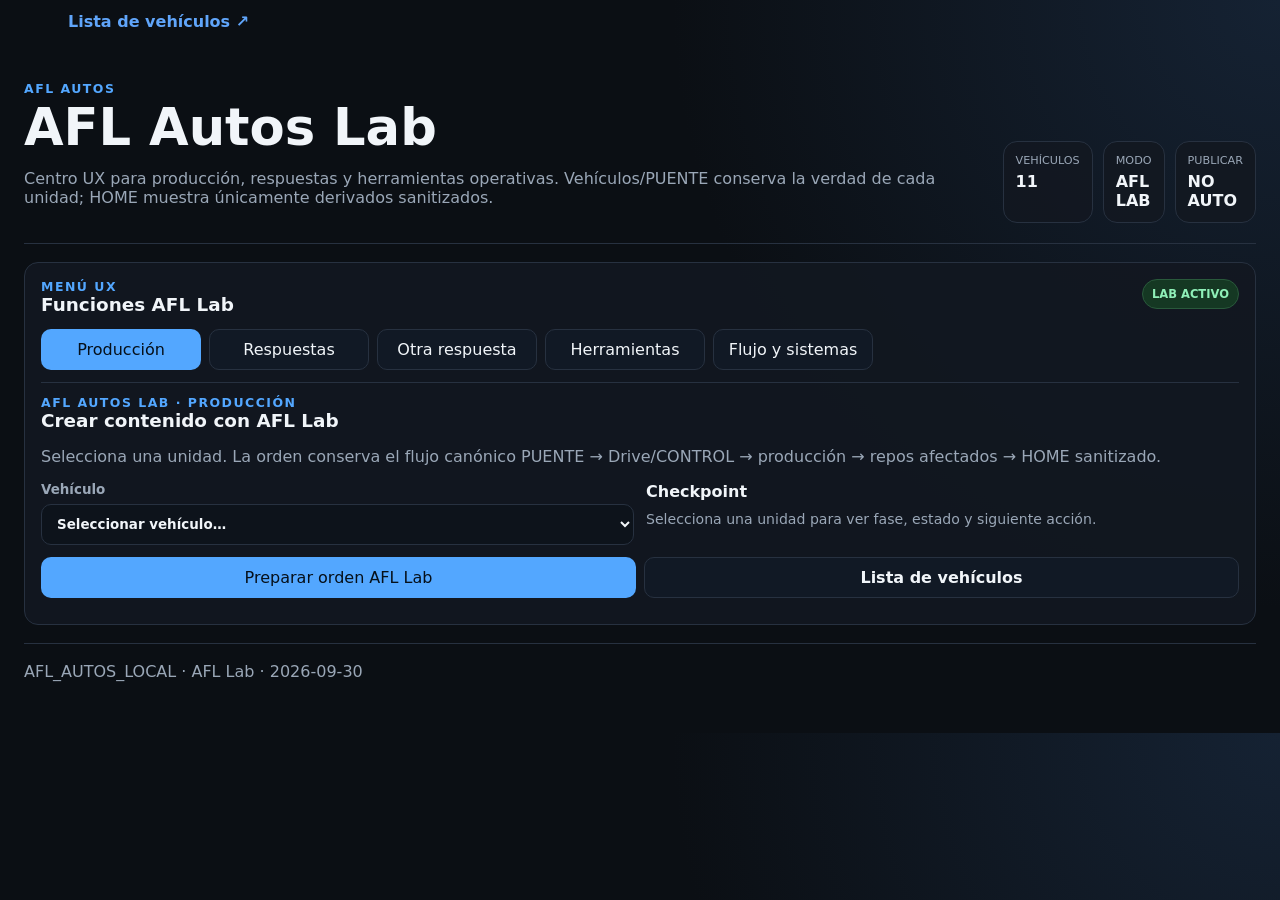
==== index.html @ 8419040f "Actualiza Home AFL Lab y conserva lista de vehículos" ====
<!doctype html>
<html lang="es">
<head>
<meta charset="utf-8">
<meta name="viewport" content="width=device-width,initial-scale=1">
<meta name="color-scheme" content="dark">
<title>AFL Autos — AFL Lab</title>
<link rel="stylesheet" href="app/styles/app.css?v=20261002-afllab">
<link rel="stylesheet" href="app/styles/ops.css?v=20261002-afllab">
</head>
<body>
<div style="max-width:1180px;margin:0 auto;padding:12px 18px 0">
  <a href="lista.html" style="display:inline-block;color:#60a5fa;font-weight:700;text-decoration:none">Lista de vehículos ↗</a>
</div>
<div id="app"></div>
<noscript>Esta interfaz requiere JavaScript para cargar los datos JSON.</noscript>
<script type="module" src="app/app.js?v=20261002-afllab"></script>
</body>
</html>
---- app/styles/app.css ----
:root{--bg:#0b0f14;--panel:#121821;--panel2:#171f2a;--line:#273140;--text:#f1f5f9;--muted:#9aa7b7;--accent:#53a7ff;--ok:#46c789;--warn:#f2b84b}
*{box-sizing:border-box}
html{scroll-behavior:smooth}
body{margin:0;background:radial-gradient(circle at top right,#152233 0,#0b0f14 38rem);color:var(--text);font-family:Inter,system-ui,-apple-system,Segoe UI,Roboto,Arial,sans-serif}
a{color:inherit}
.shell{width:min(1440px,100%);margin:auto;padding:24px}
.header{display:flex;gap:18px;justify-content:space-between;align-items:flex-end;padding:26px 0 20px;border-bottom:1px solid var(--line)}
.eyebrow{font-size:.78rem;letter-spacing:.12em;text-transform:uppercase;color:var(--accent);font-weight:800}
h1{font-size:clamp(1.8rem,4vw,3.2rem);line-height:1;margin:.35rem 0 .55rem}
h2{margin:0;font-size:1.15rem}
h3{margin:12px 0 8px}
.subtitle,.schedule-meta{color:var(--muted)}
.stats{display:grid;grid-template-columns:repeat(3,1fr);gap:10px}
.stat,.console-card,.schedule-card,.panel{background:rgba(18,24,33,.9);border:1px solid var(--line);border-radius:14px}
.stat{padding:12px}
.stat span,.meta-grid span,.metric-grid span,.output-grid span{display:block;color:var(--muted);font-size:.7rem;text-transform:uppercase}
.stat strong{display:block;margin-top:5px}
.root-console{padding:18px 0}
.console-card{padding:16px}
.console-head,.schedule-top,.detail-head{display:flex;gap:14px;justify-content:space-between;align-items:flex-start}
.console-status,.tag{font-size:.72rem;font-weight:900;padding:7px 9px;border-radius:999px;background:#153823;color:#8ff0b8;border:1px solid #29593b}
.root-actions,.actions{display:grid;grid-template-columns:repeat(auto-fit,minmax(150px,1fr));gap:8px;margin-top:12px}
.btn,.root-btn{display:block;text-decoration:none;text-align:center;padding:10px;border-radius:10px;border:1px solid var(--line);background:#111925;font-weight:800}
.btn.primary,.root-btn.primary{background:var(--accent);color:#06101a;border-color:transparent}
.programador{display:grid;grid-template-columns:repeat(2,minmax(0,1fr));gap:14px;padding:8px 0 16px}
.programador.full{grid-template-columns:repeat(2,minmax(0,1fr));padding-top:20px}
.schedule-card{padding:16px}
.schedule-time{font-size:1.08rem;font-weight:900;margin-top:10px}
.actions.compact{grid-template-columns:1fr 1fr}
.toolbar{position:sticky;top:0;z-index:5;display:flex;gap:12px;align-items:center;padding:12px 0;background:rgba(11,15,20,.92);backdrop-filter:blur(10px)}
.search{flex:1}
.search input{width:100%;background:var(--panel);border:1px solid var(--line);color:var(--text);border-radius:12px;padding:12px 14px;font-size:1rem}
.filters{display:flex;gap:8px}
.filter{border:1px solid var(--line);background:var(--panel);color:var(--muted);padding:9px 11px;border-radius:999px;cursor:pointer;font-weight:700}
.filter.active{background:var(--text);color:#0c1118}
.grid{display:grid;grid-template-columns:repeat(3,minmax(0,1fr));gap:20px;padding:12px 0 30px}
.vehicle-card{overflow:hidden;border:1px solid var(--line);background:linear-gradient(180deg,var(--panel2),var(--panel));border-radius:18px}
.thumb-wrap{position:relative;aspect-ratio:16/10;background:#0e141c}
.thumb{width:100%;height:100%;object-fit:cover}
.code-badge,.publish-badge{position:absolute;top:12px;padding:6px 9px;border-radius:999px;font-size:.7rem;font-weight:900;background:rgba(8,12,18,.78);border:1px solid rgba(255,255,255,.15)}
.code-badge{left:12px}
.publish-badge{right:12px;background:rgba(170,38,38,.8)}
.card-body{padding:16px}
.title-row{display:flex;gap:10px;justify-content:space-between}
.state{font-size:.7rem;font-weight:900;background:var(--ok);color:#0d1712;padding:6px 8px;border-radius:8px;align-self:flex-start}
.meta-grid,.metric-grid,.output-grid{display:grid;grid-template-columns:repeat(3,1fr);gap:8px;margin:15px 0}
.meta-grid div,.metric-grid div,.output-grid div{background:#0d131b;border:1px solid var(--line);padding:9px;border-radius:10px}
.detail-panel{padding-top:10px}
.detail-grid{display:grid;grid-template-columns:repeat(2,minmax(0,1fr));gap:14px;margin-top:18px}
.panel{padding:16px}
.panel.wide{grid-column:1/-1}
.kv{display:flex;justify-content:space-between;gap:10px;padding:9px 0;border-bottom:1px solid var(--line)}
.kv span{color:var(--muted)}
.checklist{line-height:1.65;color:#d7dee7}
.codebox{background:#0d131b;border:1px solid var(--line);border-radius:10px;padding:12px;margin-top:10px;line-height:1.7;font-family:ui-monospace,SFMono-Regular,Consolas,monospace}
.notice,.error{margin:16px 0;padding:14px;border:1px solid var(--line);border-radius:12px;background:#0f151d}
.empty{display:none;text-align:center;color:var(--muted);padding:40px}
.footer{border-top:1px solid var(--line);padding:18px 0 28px;color:var(--muted)}
@media(max-width:900px){.grid{grid-template-columns:repeat(2,minmax(0,1fr))}.programador,.programador.full{grid-template-columns:1fr}.detail-grid{grid-template-columns:1fr}.stats{width:100%}.header{align-items:flex-start;flex-direction:column}.root-actions{grid-template-columns:repeat(2,1fr)}}
@media(max-width:620px){.shell{padding:14px}.grid{grid-template-columns:1fr}.toolbar{align-items:stretch;flex-direction:column}.filters{overflow:auto;width:100%}.meta-grid,.metric-grid,.output-grid{grid-template-columns:1fr 1fr}.actions{grid-template-columns:1fr}.title-row,.detail-head{flex-direction:column}}

.prompt-box{white-space:pre-wrap;overflow-wrap:anywhere;background:#0d131b;border:1px solid var(--line);border-radius:10px;padding:14px;line-height:1.55;color:#d7dee7;font-family:ui-monospace,SFMono-Regular,Consolas,monospace;max-height:520px;overflow:auto}
.copy-status{display:block;color:var(--ok);margin-top:10px;font-weight:800}

.print-only{display:none}
button.btn{cursor:pointer;color:inherit;font:inherit}
@media print{
  body{background:#fff;color:#000}
  .shell{width:100%;padding:0}
  .detail-head,.panel:not(.print-checklist),.no-print{display:none!important}
  .print-checklist{display:block!important;border:0;background:#fff;color:#000;padding:0}
  .print-checklist h2,.print-checklist h3,.print-checklist li,.print-checklist p,.print-checklist .subtitle{color:#000}
  .print-only{display:block!important;font-weight:700;margin:0 0 12px}
  .checklist{color:#000}
  .checklist li{margin:8px 0;padding-left:4px}
  .checklist li::marker{content:"☐  "}
  .field-check-label{border:0;background:#fff;color:#000;padding:3px 0}
  .field-check-input{accent-color:#000}
  .field-progress{color:#000}
}

.folder-tree{margin-top:14px;background:#0d131b;border:1px solid var(--line);border-radius:12px;padding:14px;font-family:ui-monospace,SFMono-Regular,Consolas,monospace}
.tree-root{font-weight:900;color:var(--accent);margin-bottom:8px;overflow-wrap:anywhere}
.tree-row{display:grid;grid-template-columns:auto minmax(0,1fr);gap:8px 10px;align-items:start;padding:7px 0;border-top:1px solid rgba(255,255,255,.05)}
.tree-row:first-of-type{border-top:0}.tree-branch{color:var(--muted)}.tree-purpose{display:block;color:var(--muted);font-size:.82rem;grid-column:2}
.status-legend{display:grid;grid-template-columns:repeat(4,minmax(0,1fr));gap:10px;margin-top:14px}
.legend-item{background:#0d131b;border:1px solid var(--line);border-radius:12px;padding:12px}
.status-chip{display:inline-block;padding:6px 9px;border-radius:999px;font-size:.72rem;font-weight:900;border:1px solid var(--line)}
.status-pendiente{background:#2e2612;color:#ffd879;border-color:#5b491c}
.status-en_produccion{background:#132a3d;color:#8dccff;border-color:#28567a}
.status-listo{background:#153823;color:#8ff0b8;border-color:#29593b}
.status-publicado{background:#202b3b;color:#d5e4ff;border-color:#42536d}
.vehicle-links{display:grid;gap:8px;margin-top:14px}
.vehicle-link-row{display:flex;gap:12px;justify-content:space-between;align-items:center;background:#0d131b;border:1px solid var(--line);border-radius:10px;padding:10px}
.deliverables-grid{display:grid;grid-template-columns:repeat(2,minmax(0,1fr));gap:10px;margin-top:14px}
.deliverable-card{background:#0d131b;border:1px solid var(--line);border-radius:12px;padding:12px}
.deliverable-head{display:flex;gap:10px;justify-content:space-between;align-items:flex-start}
.deliverable-folder{display:block;color:var(--muted);font-size:.78rem;margin-top:4px;font-family:ui-monospace,SFMono-Regular,Consolas,monospace}
.deliverable-controls{display:grid;grid-template-columns:minmax(0,1fr) auto;gap:8px;margin-top:10px}
.status-select{width:100%;background:#111925;border:1px solid var(--line);color:var(--text);border-radius:10px;padding:10px}
.field-progress{margin:10px 0;color:var(--accent);font-weight:800}
.field-checklist-list{padding-left:0;list-style:none}
.field-check-item{margin:7px 0}
.field-check-label{display:flex;gap:10px;align-items:flex-start;padding:8px 10px;background:#0d131b;border:1px solid var(--line);border-radius:9px}
.field-check-input{margin-top:3px;transform:scale(1.15)}
.field-local-actions{margin-top:10px;display:flex;gap:8px;flex-wrap:wrap}
@media(max-width:900px){.status-legend,.deliverables-grid{grid-template-columns:1fr 1fr}}
@media(max-width:620px){.status-legend,.deliverables-grid{grid-template-columns:1fr}.vehicle-link-row{align-items:stretch;flex-direction:column}}


.status-oculto{background:#251b38;color:#d9b8ff;border-color:#5d3b80}
.channel-index{scroll-margin-top:90px}
.channel-nav{display:grid;grid-template-columns:repeat(auto-fit,minmax(150px,1fr));gap:8px;margin-top:14px}
.channel-sheet{scroll-margin-top:90px}
.channel-sheet-head{display:flex;gap:14px;justify-content:space-between;align-items:flex-start}
.copy-sheet{margin-top:12px;background:#0d131b;border:1px solid var(--line);border-radius:12px;padding:4px 14px}
.copy-sheet .kv strong{max-width:68%;text-align:right;overflow-wrap:anywhere}
.deliverable-card{scroll-margin-top:90px}
.deliverable-note{color:var(--muted);font-size:.88rem;margin:10px 0 0}
@media(max-width:620px){
  .channel-sheet-head{flex-direction:column}
  .copy-sheet .kv{align-items:flex-start;flex-direction:column}
  .copy-sheet .kv strong{max-width:100%;text-align:left}
}

.channel-shortcuts{display:flex;flex-wrap:wrap;gap:6px;margin:12px 0}
.channel-shortcuts .btn{padding:7px 9px;font-size:.78rem;flex:1 1 auto}


.home-checkpoint{margin:8px 0 2px;padding:8px 10px;border:1px solid var(--line);border-radius:10px;background:#0d131b;color:var(--muted);font-size:.78rem;font-weight:800}
.prompt-menu-panel{scroll-margin-top:90px}
.checkpoint-grid{display:grid;grid-template-columns:repeat(4,minmax(0,1fr));gap:8px;margin-top:14px}
.checkpoint-grid .kv{display:block;background:#0d131b;border:1px solid var(--line);border-radius:10px;padding:10px}
.checkpoint-grid .kv span,.checkpoint-grid .kv strong{display:block}
.checkpoint-grid .kv strong{margin-top:5px;overflow-wrap:anywhere}
.prompt-menu-grid{display:grid;grid-template-columns:repeat(2,minmax(0,1fr));gap:10px;margin-top:14px}
.prompt-menu-card{background:#0d131b;border:1px solid var(--line);border-radius:12px;padding:13px}
.prompt-menu-card .actions{grid-template-columns:1fr}
@media(max-width:900px){.checkpoint-grid{grid-template-columns:1fr 1fr}}
@media(max-width:620px){.checkpoint-grid,.prompt-menu-grid{grid-template-columns:1fr}}

.detail-thumb-wrap{width:180px;min-width:180px;align-self:flex-start}
.detail-thumb{display:block;width:100%;aspect-ratio:16/10;object-fit:cover;border-radius:12px;border:1px solid var(--line);background:#0e141c}
.print-vehicle-thumb{width:190px;max-height:120px;object-fit:cover;border:1px solid #bbb;border-radius:8px;margin:0 0 12px}
@media(max-width:900px){.detail-thumb-wrap{width:150px;min-width:150px}}
@media(max-width:620px){.detail-thumb-wrap{width:100%;min-width:0}.detail-thumb{width:min(100%,420px)}}
@media print{.print-vehicle-thumb{display:block!important}.detail-thumb-wrap{display:none!important}}

.status-programada{background:#30281a;color:#ffe09a;border-color:#6b5630}


.inventory-checklist{margin:8px 0 20px}
.inventory-checklist-head{display:flex;gap:14px;justify-content:space-between;align-items:flex-start}
.inventory-checklist-grid{display:grid;grid-template-columns:repeat(2,minmax(0,1fr));gap:10px;margin-top:14px}
.inventory-checklist-row{display:grid;grid-template-columns:118px minmax(0,1fr);gap:12px;background:#0d131b;border:1px solid var(--line);border-radius:12px;padding:10px}
.inventory-checklist-visual{width:118px}
.inventory-checklist-thumb,.inventory-checklist-placeholder{width:118px;aspect-ratio:16/10;border-radius:9px;border:1px solid var(--line);background:#101823}
.inventory-checklist-thumb{display:block;object-fit:cover}
.inventory-checklist-placeholder{display:grid;place-items:center;color:var(--muted);font-size:.68rem;font-weight:900;text-align:center;padding:8px}
.inventory-checklist-body{min-width:0}
.inventory-checklist-title{display:flex;gap:8px;justify-content:space-between;align-items:flex-start}
.inventory-checklist-title strong{overflow-wrap:anywhere}
.inventory-checklist-meta{display:grid;grid-template-columns:repeat(3,minmax(0,1fr));gap:7px;margin-top:10px}
.inventory-checklist-meta div{background:#111925;border:1px solid var(--line);border-radius:8px;padding:8px}
.inventory-checklist-meta span{display:block;color:var(--muted);font-size:.65rem;text-transform:uppercase}
.inventory-pending-list{display:flex;flex-wrap:wrap;gap:6px;margin-top:9px}
.inventory-pending-item{font-size:.72rem;color:#ffd879;background:#2e2612;border:1px solid #5b491c;padding:5px 7px;border-radius:999px}
.inventory-pending-item.done{color:#8ff0b8;background:#153823;border-color:#29593b}
@media(max-width:900px){.inventory-checklist-grid{grid-template-columns:1fr}}
@media(max-width:620px){.inventory-checklist-head{flex-direction:column}.inventory-checklist-row{grid-template-columns:86px minmax(0,1fr)}.inventory-checklist-visual,.inventory-checklist-thumb,.inventory-checklist-placeholder{width:86px}.inventory-checklist-meta{grid-template-columns:1fr}.inventory-checklist-title{flex-direction:column}}

.home-card-function{margin:12px 0;padding:11px;border:1px solid var(--line);border-radius:12px;background:#0d131b}
.home-card-function-row{display:grid;grid-template-columns:minmax(0,1fr) auto;gap:8px;align-items:center;margin-top:7px}
.home-card-function .copy-status{font-size:.76rem;line-height:1.4}
.lab-home-result{border-color:#31506d;color:#c3d8ea}
@media(max-width:620px){.home-card-function-row{grid-template-columns:1fr}}
---- app/styles/ops.css ----
.home-tabs{margin-top:14px}
.home-tabs-nav{display:flex;gap:8px;flex-wrap:wrap;margin-bottom:12px}
.home-tabs-nav .btn{min-width:160px}
.home-tab-panel{border-top:1px solid var(--line);padding-top:12px}
.home-tab-panel[hidden]{display:none!important}
.quick-response-grid{display:grid;grid-template-columns:repeat(3,minmax(0,1fr));gap:10px}
.quick-response-card{background:#0d131b;border:1px solid var(--line);border-radius:12px;padding:12px}
.quick-response-card .btn{margin-top:10px;width:100%}
.authorized-edit-panel{scroll-margin-top:90px}
.authorized-edit-grid{display:grid;grid-template-columns:1fr 1fr;gap:12px;margin-top:14px}
.form-field{display:grid;gap:7px;color:var(--muted);font-weight:800;font-size:.84rem}
.form-field input,.form-field textarea{width:100%;background:#0d131b;border:1px solid var(--line);color:var(--text);border-radius:10px;padding:11px;font:inherit;resize:vertical}
.quick-field-buttons{display:flex;flex-wrap:wrap;gap:7px;margin-top:8px}
.quick-field-buttons .btn{padding:8px 10px;font-size:.8rem}
@media(max-width:900px){.quick-response-grid{grid-template-columns:1fr 1fr}}
@media(max-width:620px){.quick-response-grid,.authorized-edit-grid{grid-template-columns:1fr}.home-tabs-nav .btn{min-width:0;flex:1}}

.response-generator-frame{width:100%;height:900px;border:1px solid var(--line);border-radius:14px;background:#0b1017;margin-top:12px}
.form-field select{width:100%;background:#0d131b;border:1px solid var(--line);color:var(--text);border-radius:10px;padding:11px;font:inherit}
@media(max-width:620px){.response-generator-frame{height:78vh;min-height:720px}}


.lab-flow{display:flex;align-items:center;gap:8px;flex-wrap:wrap;margin:14px 0}
.lab-flow-step{border:1px solid var(--line);border-radius:999px;padding:8px 11px;background:#0d131b;font-weight:800;font-size:.82rem}
.lab-flow-arrow{color:var(--muted);font-weight:900}
.lab-relation-grid{display:grid;grid-template-columns:repeat(3,minmax(0,1fr));gap:10px;margin-top:12px}
.lab-relation-card{background:#0d131b;border:1px solid var(--line);border-radius:12px;padding:14px}
.lab-relation-card h3{margin:4px 0 8px}
.lab-rules{margin-top:12px;border-top:1px solid var(--line);padding-top:12px}
@media(max-width:900px){.lab-relation-grid{grid-template-columns:1fr}}
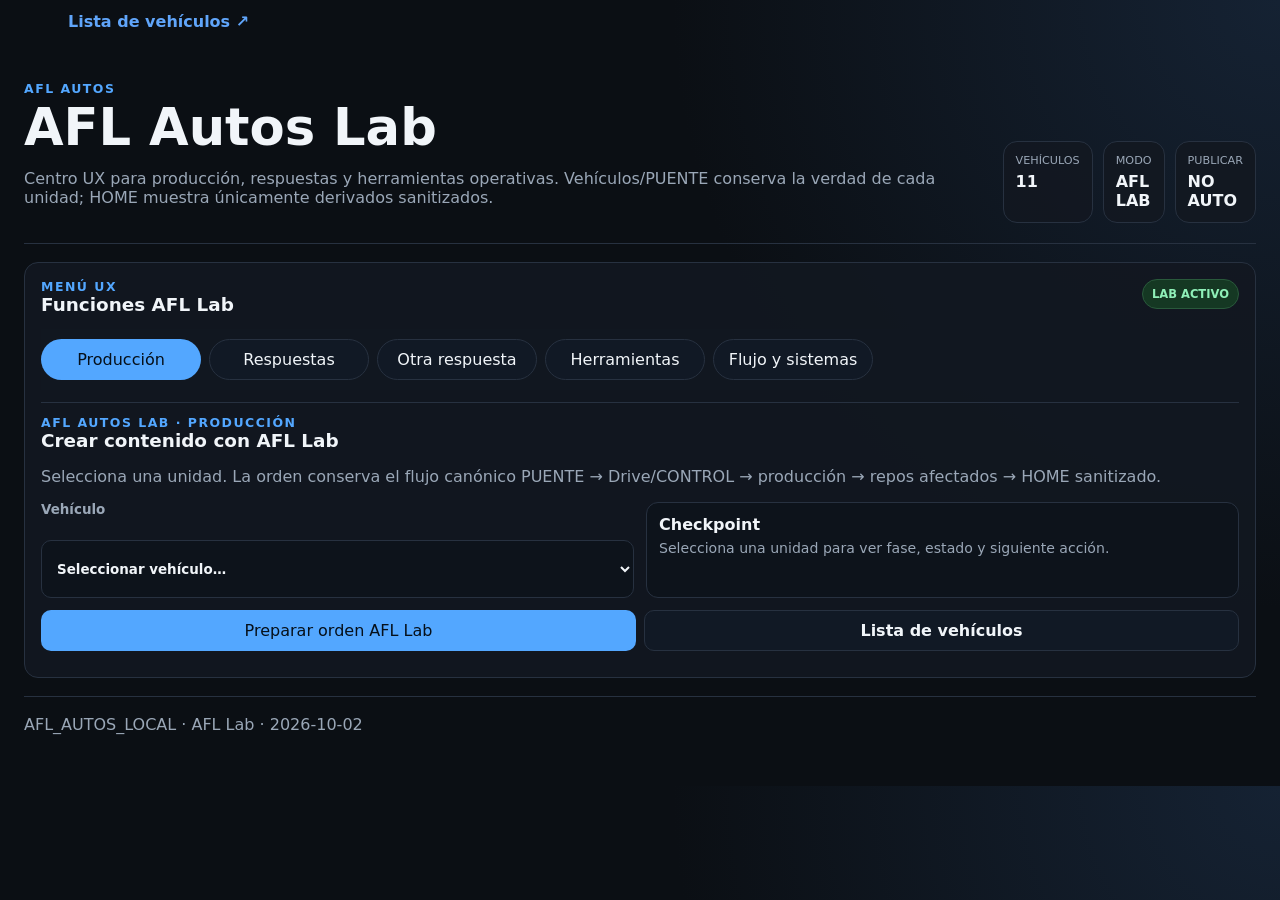
==== commit 1888c6f8: "HOME: refrescar versión de interfaz recomendada" ====
--- a/index.html
+++ b/index.html
@@ -14,6 +14,6 @@
 </div>
 <div id="app"></div>
 <noscript>Esta interfaz requiere JavaScript para cargar los datos JSON.</noscript>
-<script type="module" src="app/app.js?v=20261002-afllab"></script>
+<script type="module" src="app/app.js?v=20261002-recommendation"></script>
 </body>
 </html>
--- a/app/styles/ops.css
+++ b/app/styles/ops.css
@@ -28,3 +28,14 @@
 .lab-relation-card h3{margin:4px 0 8px}
 .lab-rules{margin-top:12px;border-top:1px solid var(--line);padding-top:12px}
 @media(max-width:900px){.lab-relation-grid{grid-template-columns:1fr}}
+
+
+/* AFL LAB HOME UX 2026-10-02 */
+.home-tabs-nav{position:sticky;top:0;z-index:6;padding:10px 0;background:rgba(18,24,33,.96);backdrop-filter:blur(10px)}
+.home-tabs-nav .btn{border-radius:999px}
+.lab-launch-summary{background:#0d131b;border:1px solid var(--line);border-radius:12px;padding:12px;min-height:96px}
+.lab-launch-summary p{margin:6px 0 0}
+@media(max-width:620px){
+  .home-tabs-nav{flex-wrap:nowrap;overflow-x:auto;scrollbar-width:thin;padding-bottom:12px}
+  .home-tabs-nav .btn{flex:0 0 auto;min-width:max-content}
+}
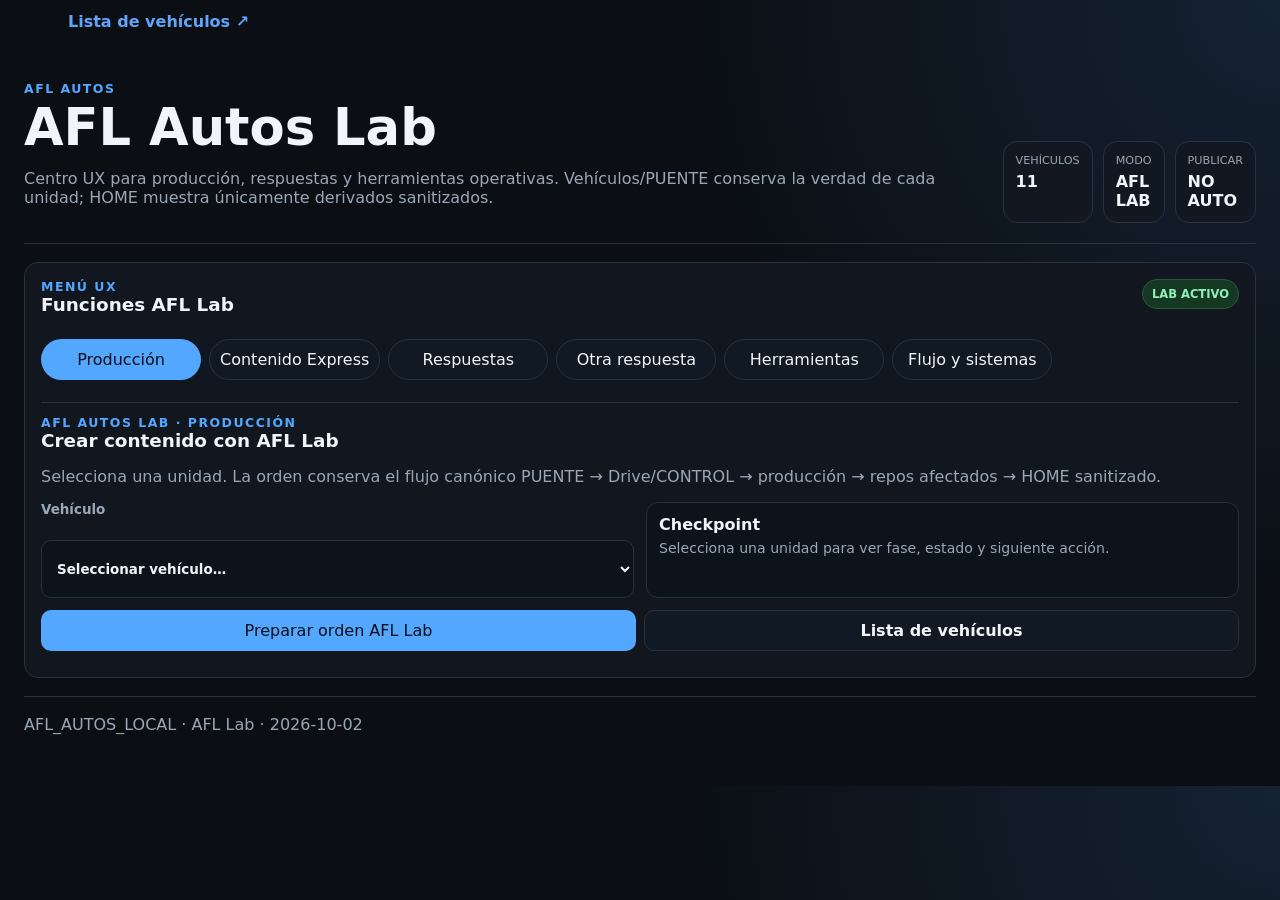
==== commit afaa5ab3: "chore: refrescar Home para Contenido Express" ====
--- a/index.html
+++ b/index.html
@@ -14,6 +14,6 @@
 </div>
 <div id="app"></div>
 <noscript>Esta interfaz requiere JavaScript para cargar los datos JSON.</noscript>
-<script type="module" src="app/app.js?v=20261002-recommendation"></script>
+<script type="module" src="app/app.js?v=20261002-content-express"></script>
 </body>
 </html>
--- a/app/styles/app.css
+++ b/app/styles/app.css
@@ -174,3 +174,14 @@
 .home-card-function .copy-status{font-size:.76rem;line-height:1.4}
 .lab-home-result{border-color:#31506d;color:#c3d8ea}
 @media(max-width:620px){.home-card-function-row{grid-template-columns:1fr}}
+
+
+.creative-production-panel{scroll-margin-top:90px}
+.creative-config-grid{display:grid;grid-template-columns:repeat(3,minmax(0,1fr));gap:10px;margin-top:14px}
+.creative-field{display:block;background:#0d131b;border:1px solid var(--line);border-radius:12px;padding:12px;min-width:0}
+.creative-field>span{display:block;color:var(--muted);font-size:.72rem;text-transform:uppercase;font-weight:800;margin-bottom:7px}
+.creative-field .status-select{display:block;width:100%}
+.creative-field input.status-select{font:inherit}
+.creative-field .actions{margin-top:0}
+@media(max-width:900px){.creative-config-grid{grid-template-columns:1fr 1fr}}
+@media(max-width:620px){.creative-config-grid{grid-template-columns:1fr}}
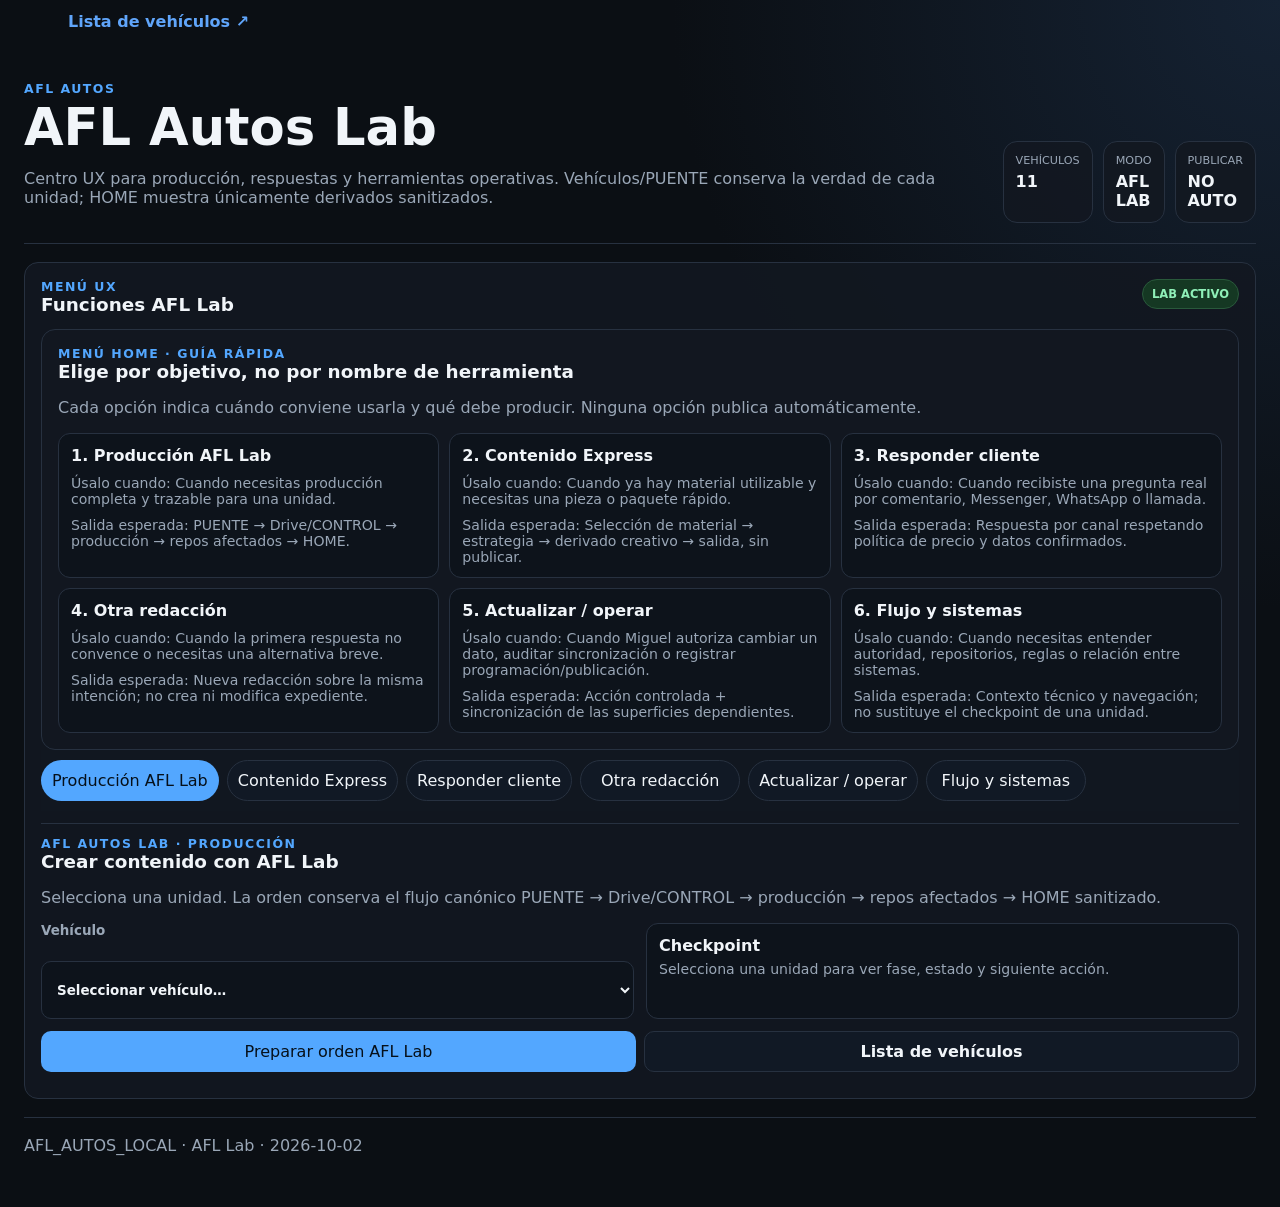
==== commit 60e2a429: "Refresh HOME menu UI cache version" ====
--- a/index.html
+++ b/index.html
@@ -14,6 +14,6 @@
 </div>
 <div id="app"></div>
 <noscript>Esta interfaz requiere JavaScript para cargar los datos JSON.</noscript>
-<script type="module" src="app/app.js?v=20261002-content-express"></script>
+<script type="module" src="app/app.js?v=20261002-home-menu-v3"></script>
 </body>
 </html>
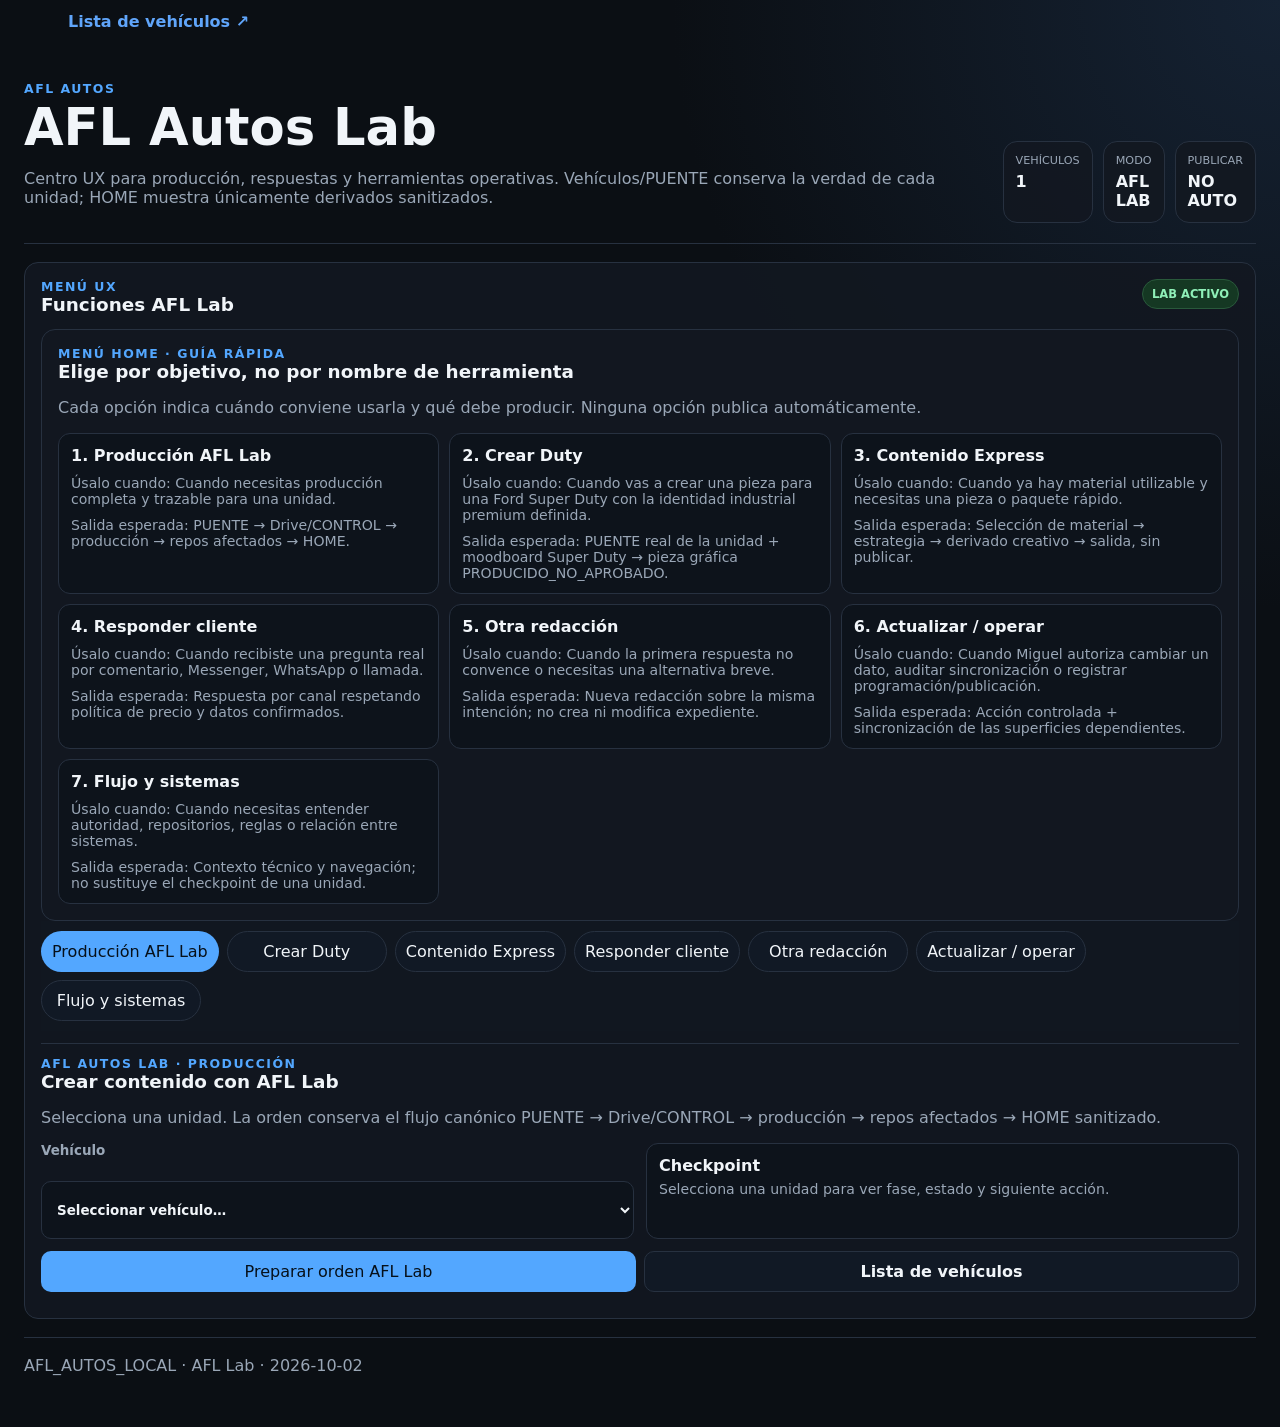
==== commit aa3e8d04: "chore: refresh Home cache for Crear Duty" ====
--- a/index.html
+++ b/index.html
@@ -14,6 +14,6 @@
 </div>
 <div id="app"></div>
 <noscript>Esta interfaz requiere JavaScript para cargar los datos JSON.</noscript>
-<script type="module" src="app/app.js?v=20261002-home-menu-v3"></script>
+<script type="module" src="app/app.js?v=20261003-crear-duty"></script>
 </body>
 </html>
